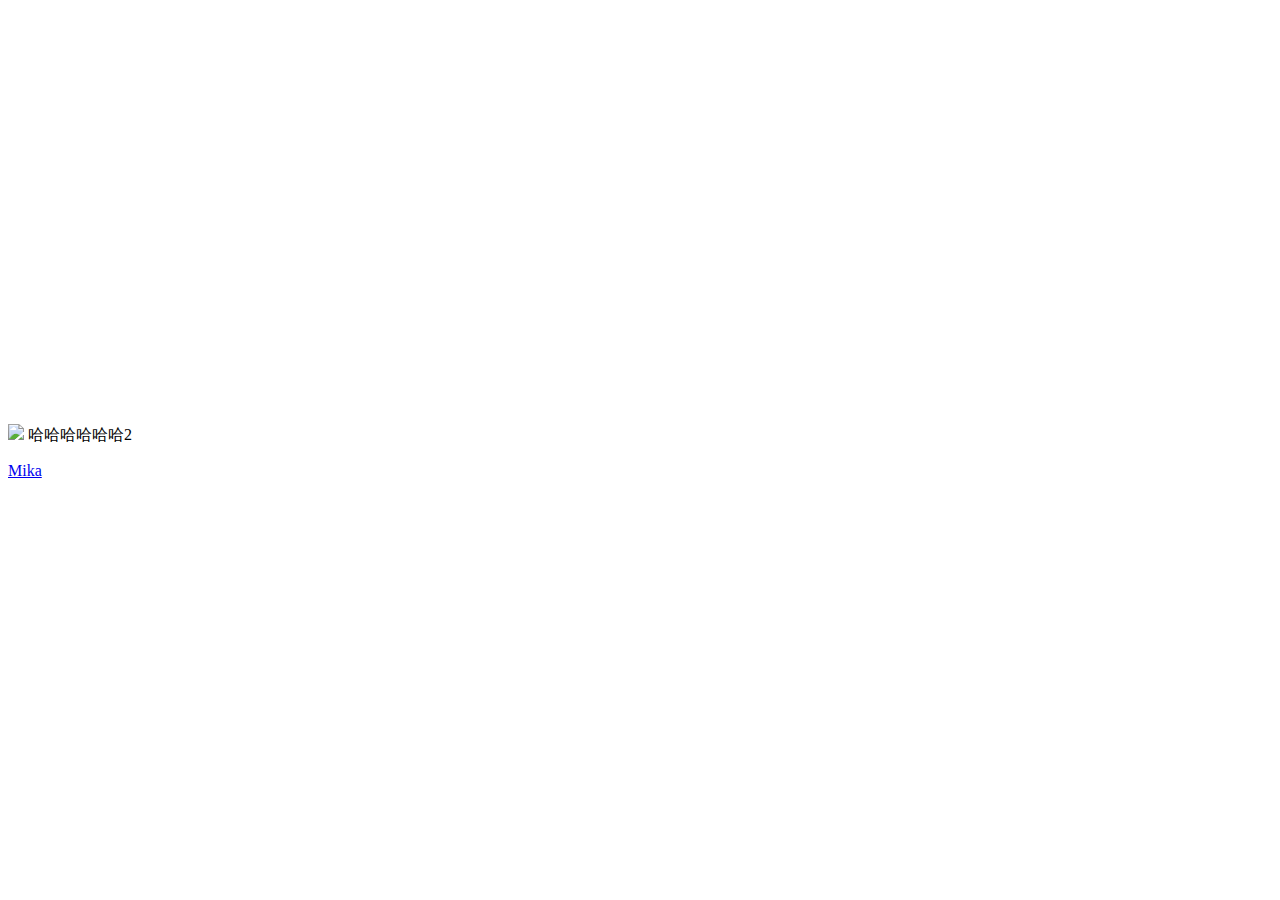
==== index.html @ 26b766c4 "分离尝试" ====
<!DOCTYPE html>
<html>

<head>
	<meta http-equiv="Content-Type" content="text/html; charset=UTF-8" />
	<meta http-equiv="X-UA-Compatible" content="IE=edge,chrome=1" />
	<meta name="description" content="Put on headphones" />
	<title>eLuvLetter</title>

	<link rel="shortcut icon" type="image/x-icon" href="img/favicon.ico" />
	<link rel="stylesheet" href="css/main.css" />
	<link rel="stylesheet" href="css/letter.css" />
	<link rel="stylesheet" href="css/sakura.css" />
	<link rel="stylesheet" href="css/typed.css" />
	<link rel="stylesheet" href="css/bgm.css" />

	<script src="https://cdn.bootcdn.net/ajax/libs/jquery/3.6.4/jquery.min.js" type="text/javascript"
		charset="utf-8"></script>
	<script src="js/sakura.js" type="text/javascript" charset="utf-8"></script>
	<script src="js/typed.js" type="text/javascript" charset="utf-8"></script>
	<script src="js/bgm.js" type="text/javascript" charset="utf-8"></script>
</head>

<body class="unselect">
	<div id="jsi-cherry-container">
		<div class="heart"></div>
	</div>

	<div id="envelope">
		<section class="container" id="contact">
			<form class="flip">
				<div class="front">
					<a id="stamp" href="#"><img></a>
					<span id="recipient"></span>
				</div>
				<div id="content" class="back">
					<div id="letter">
						<div class="container">
							<div class="flip">
								<div class="front"></div>
								<div class="back">
									<div id="data">
										<p class="letter"></p>
									</div>
									<a id="close" href="#"></a>
								</div>
							</div>
						</div>
					</div>
					<div id="top">
						<a id="wax-half" href="#"></a>
						<a id="flipback" href="#contact">♥</a>
					</div>
					<div id="lid" class="container">
						<div class="flip">
							<div class="front">
								<a id="open" href="#content"><span id="wax"></span></a>
							</div>
							<div class="back"></div>
						</div>
					</div>
				</div>
			</form>
		</section>

		<div id="footer">
			<audio id="music" preload="auto" loop></audio>
			<a id="music_btn" class="play" href="javascript:playPause();"></a>
		</div>
	</div>
</body>
<script src="js/letter2.js" type="text/javascript" charset="utf-8"></script>
<script src="js/main.js" type="text/javascript" charset="utf-8"></script>

</html>
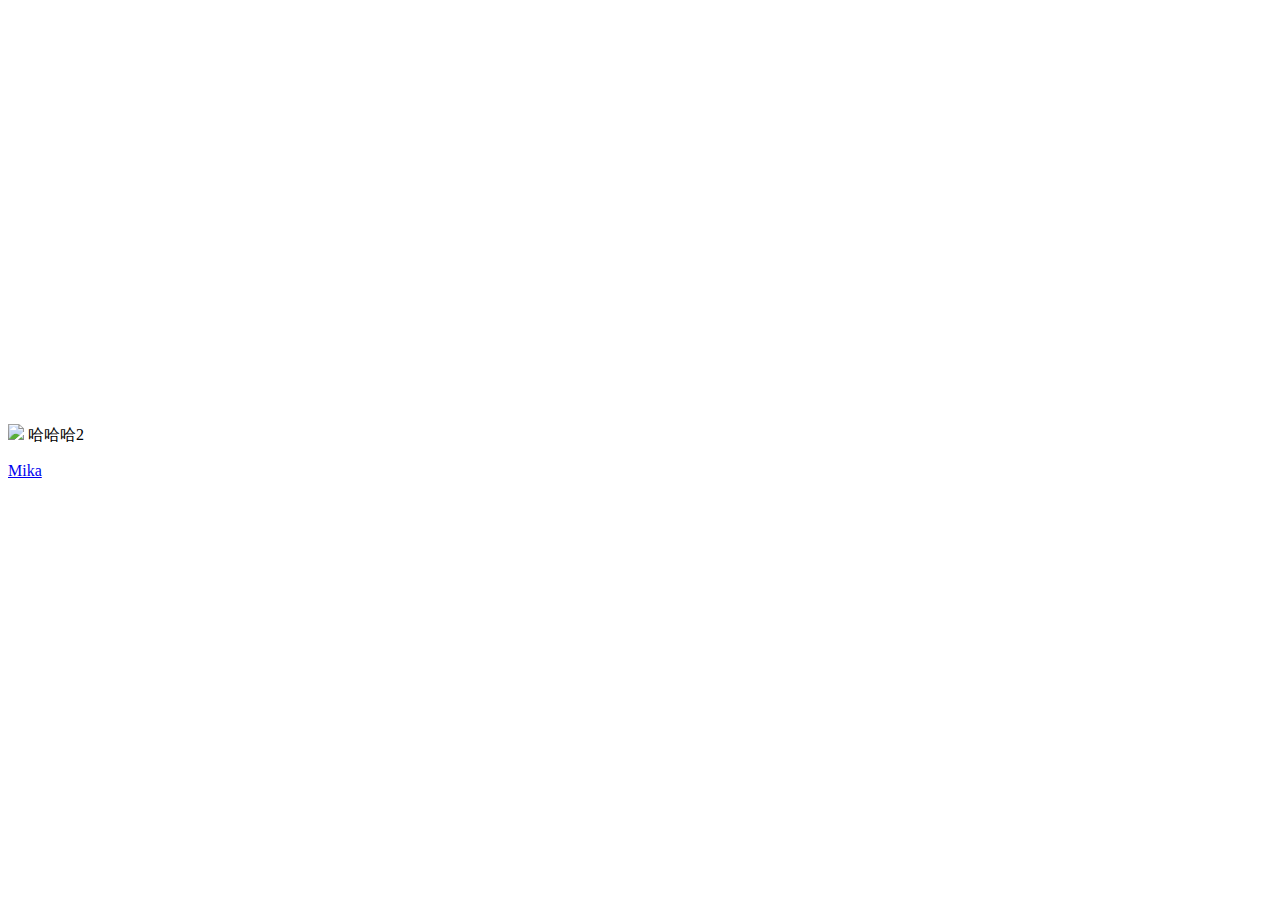
==== commit b1b28dc5: "Update index.html" ====
--- a/index.html
+++ b/index.html
@@ -31,7 +31,7 @@
 			<form class="flip">
 				<div class="front">
 					<a id="stamp" href="#"><img></a>
-					<span id="recipient"></span>
+					<span id="recipient2"></span>
 				</div>
 				<div id="content" class="back">
 					<div id="letter">
@@ -72,4 +72,4 @@
 <script src="js/letter2.js" type="text/javascript" charset="utf-8"></script>
 <script src="js/main.js" type="text/javascript" charset="utf-8"></script>
 
-</html>+</html>
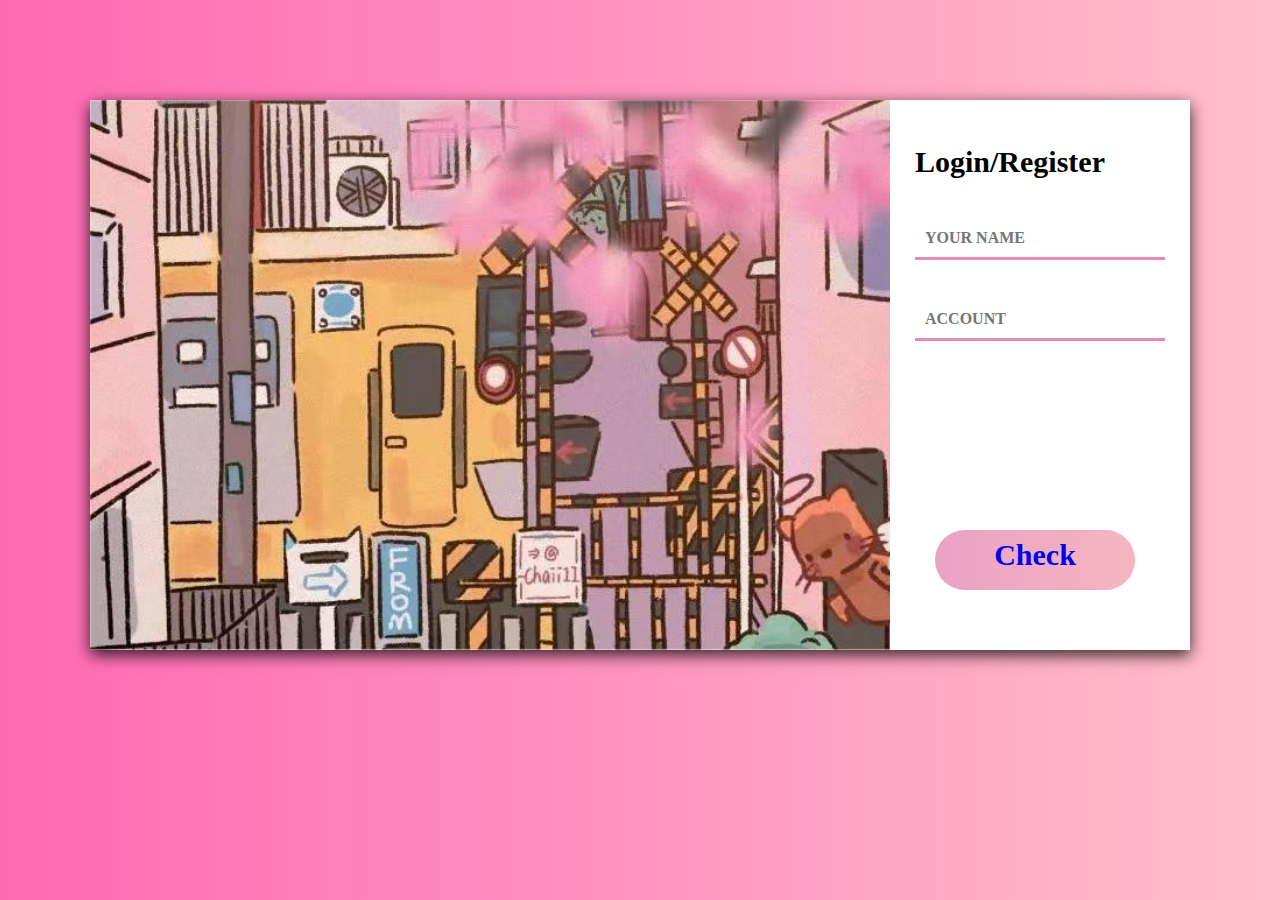
==== commit 91541daf: "描述你的提交消息" ====
--- a/index.html
+++ b/index.html
@@ -1,75 +1,121 @@
 <!DOCTYPE html>
-<html>
+<html lang="en">
 
 <head>
-	<meta http-equiv="Content-Type" content="text/html; charset=UTF-8" />
-	<meta http-equiv="X-UA-Compatible" content="IE=edge,chrome=1" />
-	<meta name="description" content="Put on headphones" />
-	<title>eLuvLetter</title>
+	<meta charset="UTF-8">
+	<meta http-equiv="X-UA-Compatible" content="IE=edge">
+	<meta name="viewport" content="width=device-width, initial-scale=1.0">
+	<title>Letter</title>
+	<style>
+		body {
+			/* 设置背景渐变颜色为樱花粉 */
+			background-image: linear-gradient(to left, #FFC0CB, #FF69B4);
+			display: flex;
+			justify-content: center;
+			margin: 0;
+			padding: 0;
+		}
 
-	<link rel="shortcut icon" type="image/x-icon" href="img/favicon.ico" />
-	<link rel="stylesheet" href="css/main.css" />
-	<link rel="stylesheet" href="css/letter.css" />
-	<link rel="stylesheet" href="css/sakura.css" />
-	<link rel="stylesheet" href="css/typed.css" />
-	<link rel="stylesheet" href="css/bgm.css" />
+		.a {
+			position: relative;
+			top: 100px;
+			width: 1100px;
+			height: 550px;
+			box-shadow: 0 5px 15px rgba(0, 0, 0, .8);
+			display: flex;
+		}
 
-	<script src="https://cdn.bootcdn.net/ajax/libs/jquery/3.6.4/jquery.min.js" type="text/javascript"
-		charset="utf-8"></script>
-	<script src="js/sakura.js" type="text/javascript" charset="utf-8"></script>
-	<script src="js/typed.js" type="text/javascript" charset="utf-8"></script>
-	<script src="js/bgm.js" type="text/javascript" charset="utf-8"></script>
+		.b {
+			width: 800px;
+			height: 550px;
+			background-image: url("./img/14.jpg");
+			/* 让图片适应大小 */
+			background-size: cover;
+		}
+
+		.c {
+			width: 300px;
+			height: 550px;
+			background-color: white;
+			display: flex;
+			justify-content: center;
+			align-items: center;
+		}
+
+		.d {
+			width: 250px;
+			height: 500px;
+		}
+
+		.d h1 {
+			font: 900 30px '';
+		}
+
+		.e {
+			width: 230px;
+			margin: 20px 0;
+			outline: none;
+			border: 0;
+			padding: 10px;
+			border-bottom: 3px solid rgb(231, 138, 185);
+			/* 樱花粉色 */
+			font: 900 16px '';
+		}
+
+		.f {
+			float: right;
+			margin: 10px 0;
+		}
+
+		.g {
+			position: absolute;
+			margin: 20px;
+			bottom: 40px;
+			display: block;
+			width: 200px;
+			height: 60px;
+			font: 900 30px '';
+			text-decoration: none;
+			line-height: 50px;
+			border-radius: 30px;
+			background-image: linear-gradient(to left, #f5b5c0, #e9a2c5);
+			/* 樱花粉色渐变 */
+			text-align: center;
+		}
+	</style>
 </head>
 
-<body class="unselect">
-	<div id="jsi-cherry-container">
-		<div class="heart"></div>
+<body>
+	<div class="a">
+		<div class="b"></div>
+		<div class="c">
+			<div class="d">
+				<h1>Login/Register</h1>
+				<input type="text" class="e" placeholder="YOUR NAME">
+				<input type="text" class="e" placeholder="ACCOUNT">
+				<a href="#" class="g" onclick="navigateToPage()">Check</a>
+			</div>
+		</div>
 	</div>
 
-	<div id="envelope">
-		<section class="container" id="contact">
-			<form class="flip">
-				<div class="front">
-					<a id="stamp" href="#"><img></a>
-					<span id="recipient2"></span>
-				</div>
-				<div id="content" class="back">
-					<div id="letter">
-						<div class="container">
-							<div class="flip">
-								<div class="front"></div>
-								<div class="back">
-									<div id="data">
-										<p class="letter"></p>
-									</div>
-									<a id="close" href="#"></a>
-								</div>
-							</div>
-						</div>
-					</div>
-					<div id="top">
-						<a id="wax-half" href="#"></a>
-						<a id="flipback" href="#contact">♥</a>
-					</div>
-					<div id="lid" class="container">
-						<div class="flip">
-							<div class="front">
-								<a id="open" href="#content"><span id="wax"></span></a>
-							</div>
-							<div class="back"></div>
-						</div>
-					</div>
-				</div>
-			</form>
-		</section>
+	<script>
+		function navigateToPage() {
+			var yourname = document.querySelector(".e").value; // 获取输入框的值
 
-		<div id="footer">
-			<audio id="music" preload="auto" loop></audio>
-			<a id="music_btn" class="play" href="javascript:playPause();"></a>
-		</div>
-	</div>
+			// 根据输入的信息导航到不同的网页
+			if (yourname === "曹钊") {
+				window.location.href = "曹钊.html";
+			} else if (yourname === "张馨") {
+				window.location.href = "张馨.html";
+			} else if (yourname === "詹俊滔") {
+				window.location.href = "詹俊滔.html";
+			} else if (yourname === "黄思伟") {
+				window.location.href = "黄思伟.html";
+			} else {
+				alert("无效的信息，请输入有效的信息。");
+			}
+		}
+	</script>
 </body>
-<script src="js/letter2.js" type="text/javascript" charset="utf-8"></script>
-<script src="js/main.js" type="text/javascript" charset="utf-8"></script>
 
-</html>
+</html>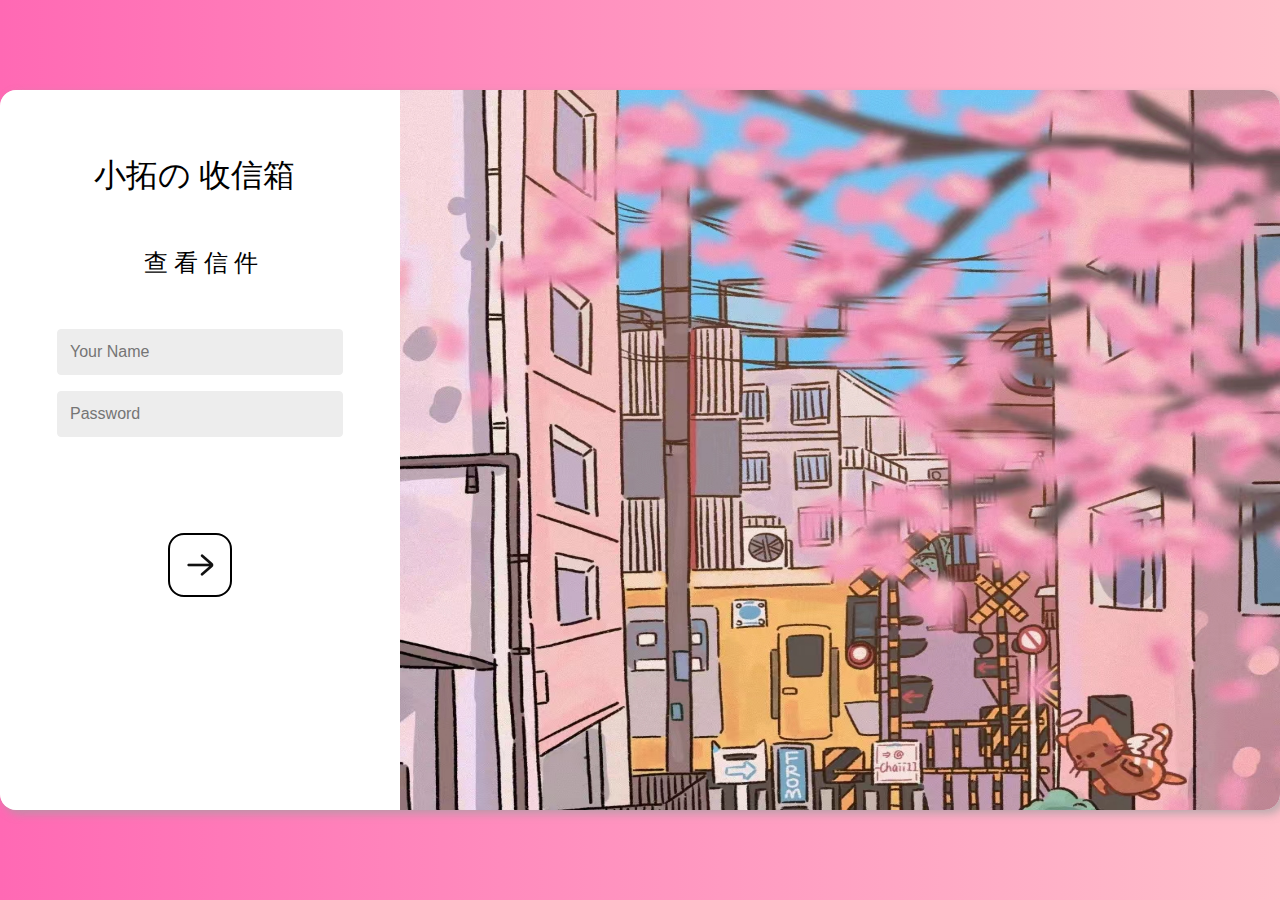
==== commit 3112de7b: "主页更新" ====
--- a/index.html
+++ b/index.html
@@ -5,117 +5,44 @@
 	<meta charset="UTF-8">
 	<meta http-equiv="X-UA-Compatible" content="IE=edge">
 	<meta name="viewport" content="width=device-width, initial-scale=1.0">
-	<title>Letter</title>
-	<style>
-		body {
-			/* 设置背景渐变颜色为樱花粉 */
-			background-image: linear-gradient(to left, #FFC0CB, #FF69B4);
-			display: flex;
-			justify-content: center;
-			margin: 0;
-			padding: 0;
-		}
-
-		.a {
-			position: relative;
-			top: 100px;
-			width: 1100px;
-			height: 550px;
-			box-shadow: 0 5px 15px rgba(0, 0, 0, .8);
-			display: flex;
-		}
-
-		.b {
-			width: 800px;
-			height: 550px;
-			background-image: url("./img/14.jpg");
-			/* 让图片适应大小 */
-			background-size: cover;
-		}
-
-		.c {
-			width: 300px;
-			height: 550px;
-			background-color: white;
-			display: flex;
-			justify-content: center;
-			align-items: center;
-		}
-
-		.d {
-			width: 250px;
-			height: 500px;
-		}
-
-		.d h1 {
-			font: 900 30px '';
-		}
-
-		.e {
-			width: 230px;
-			margin: 20px 0;
-			outline: none;
-			border: 0;
-			padding: 10px;
-			border-bottom: 3px solid rgb(231, 138, 185);
-			/* 樱花粉色 */
-			font: 900 16px '';
-		}
-
-		.f {
-			float: right;
-			margin: 10px 0;
-		}
-
-		.g {
-			position: absolute;
-			margin: 20px;
-			bottom: 40px;
-			display: block;
-			width: 200px;
-			height: 60px;
-			font: 900 30px '';
-			text-decoration: none;
-			line-height: 50px;
-			border-radius: 30px;
-			background-image: linear-gradient(to left, #f5b5c0, #e9a2c5);
-			/* 樱花粉色渐变 */
-			text-align: center;
-		}
-	</style>
+	<title>小拓の 收信箱</title>
+	<link rel="stylesheet" href="css/index.css">
 </head>
 
 <body>
-	<div class="a">
-		<div class="b"></div>
-		<div class="c">
-			<div class="d">
-				<h1>Login/Register</h1>
-				<input type="text" class="e" placeholder="YOUR NAME">
-				<input type="text" class="e" placeholder="ACCOUNT">
-				<a href="#" class="g" onclick="navigateToPage()">Check</a>
+
+	<div class="main">
+		<div class="login">
+			<div class="login-form-box">
+				<p class="login-title">小拓の 收信箱</p>
+				<p class="login-sub-title">查 看 信 件</p>
+				<form class="login-form">
+					<input type="text" name="username" id="username" class="username special-input"
+						placeholder="Your Name" autocomplete="off">
+					<input type="password" name="password" id="password" class="password" placeholder="Password"
+						autocomplete="off">
+					<!-- <div class="remember-box">
+                        <input type="checkbox" name="remember" id="remember" class="remember" value="remember">记住我
+                    </div> -->
+					<!-- <input type="button" id="login-button"> -->
+					<input type="button" id="navigate-button" onclick="navigateToPage()">
+
+
+				</form>
+				<!-- <div class="link">
+                    <a href="#" class="create">创建账号</a>
+                    <a href="#" class="error">无法登陆？</a>
+                </div> -->
+			</div>
+			<div class="login-background">
+				<img src="" alt="" id="background">
+				<!-- <img src="images/三叶.png" alt="三叶.png"> -->
+				<!-- <img src="images/泷.png" alt="泷.png"> -->
 			</div>
 		</div>
 	</div>
-
-	<script>
-		function navigateToPage() {
-			var yourname = document.querySelector(".e").value; // 获取输入框的值
-
-			// 根据输入的信息导航到不同的网页
-			if (yourname === "曹钊") {
-				window.location.href = "曹钊.html";
-			} else if (yourname === "张馨") {
-				window.location.href = "张馨.html";
-			} else if (yourname === "詹俊滔") {
-				window.location.href = "詹俊滔.html";
-			} else if (yourname === "黄思伟") {
-				window.location.href = "黄思伟.html";
-			} else {
-				alert("无效的信息，请输入有效的信息。");
-			}
-		}
-	</script>
 </body>
 
+<script src="js/index.js"></script>
+
 </html>--- a/css/index.css
+++ b/css/index.css
@@ -0,0 +1,167 @@
+@keyframes login-box {
+    0% {
+        left: -400px;
+    }
+
+    50% {
+        left: -400px;
+    }
+
+    100% {
+        left: 0;
+    }
+}
+
+@keyframes background {
+    0% {
+        opacity: 0;
+    }
+
+    100% {
+        opacity: 1;
+    }
+}
+
+html,
+body,
+.main {
+    width: 100%;
+    height: 100%;
+    margin: 0;
+    padding: 0;
+    background-image: linear-gradient(to left,
+            #FFC0CB, #FF69B4);
+}
+
+.main {
+    display: flex;
+    align-items: center;
+    justify-content: center;
+    background-color: aliceblue;
+}
+
+.login {
+    display: flex;
+    width: 1280px;
+    height: 720px;
+    box-shadow: 4px 4px 8px rgb(159, 159, 159, 0.7);
+    background-color: white;
+    overflow: hidden;
+    border-radius: 16px;
+    /* 添加圆角 */
+}
+
+.login .login-form-box {
+    position: relative;
+    display: flex;
+    flex-direction: column;
+    width: calc(400px - 128px);
+    height: calc(100% - 128px);
+    background-color: rgba(255, 255, 255, 0.473);
+    padding: 64px;
+    animation: login-box 2s;
+    border-radius: 16px;
+}
+
+.login .login-form-box .login-title {
+    margin: 0 0 64px 30px;
+    font-size: 32px;
+}
+
+.login .login-form-box .login-sub-title {
+    margin: -15px 0 16px 80px;
+    font-size: 24px;
+}
+
+.login .login-form-box .login-form {
+    display: flex;
+    flex-direction: column;
+    align-items: center;
+    margin-bottom: 120px;
+}
+
+.login .login-form-box .login-form input[type="text"],
+.login .login-form-box .login-form input[type="password"] {
+    width: 260px;
+    height: 32px;
+    font-size: 16px;
+    margin-bottom: 16px;
+    padding: 6px 12px;
+    border: 1px solid #ededed;
+    border-radius: 4px;
+    background-color: #EDEDED;
+    outline: none;
+    transition: all 0.5s;
+}
+
+.special-input {
+    margin-top: 34px;
+}
+
+
+.login .login-form-box .login-form input[type="text"]:focus,
+.login .login-form-box .login-form input[type="password"]:focus {
+    border: 1px solid rgb(231, 66, 168);
+}
+
+.login .login-form-box .login-form .remember-box {
+    display: flex;
+    width: 280px;
+    height: 32px;
+}
+
+.login .login-form-box .login-form input[type="checkbox"] {
+    margin: 4px 4px 0 0;
+    width: 16px;
+    height: 16px;
+}
+
+.login .login-form-box .login-form input[type="button"] {
+    margin-top: 80px;
+    border: 2px solid #000000;
+    border-radius: 16px;
+    background-color: transparent;
+    width: 64px;
+    height: 64px;
+    outline: none;
+    background: url("../img/login-button.png") center center no-repeat;
+    background-size: 32px;
+    cursor: pointer;
+    transition: all 0.5s;
+}
+
+.login .login-form-box .login-form input[type="button"]:hover {
+    opacity: 0.5;
+    border: 2px solid rgb(252, 148, 229);
+    background: url("../img/login-button-hover.png") center center no-repeat;
+    background-size: 32px;
+}
+
+.login .login-form-box .link {
+    display: flex;
+    flex-direction: column;
+    align-items: flex-start;
+}
+
+.login .login-form-box .link a {
+    margin-bottom: 8px;
+    outline: none;
+    text-decoration: none;
+    color: rgb(236, 16, 170);
+    transition: all 0.5s;
+}
+
+.login .login-form-box .link a:hover {
+    color: rgb(0, 174, 255);
+}
+
+.login .login-background {
+    width: 880px;
+    height: 100%;
+    animation: background 2s;
+}
+
+.login .login-background img {
+    width: 100%;
+    height: 100%;
+}